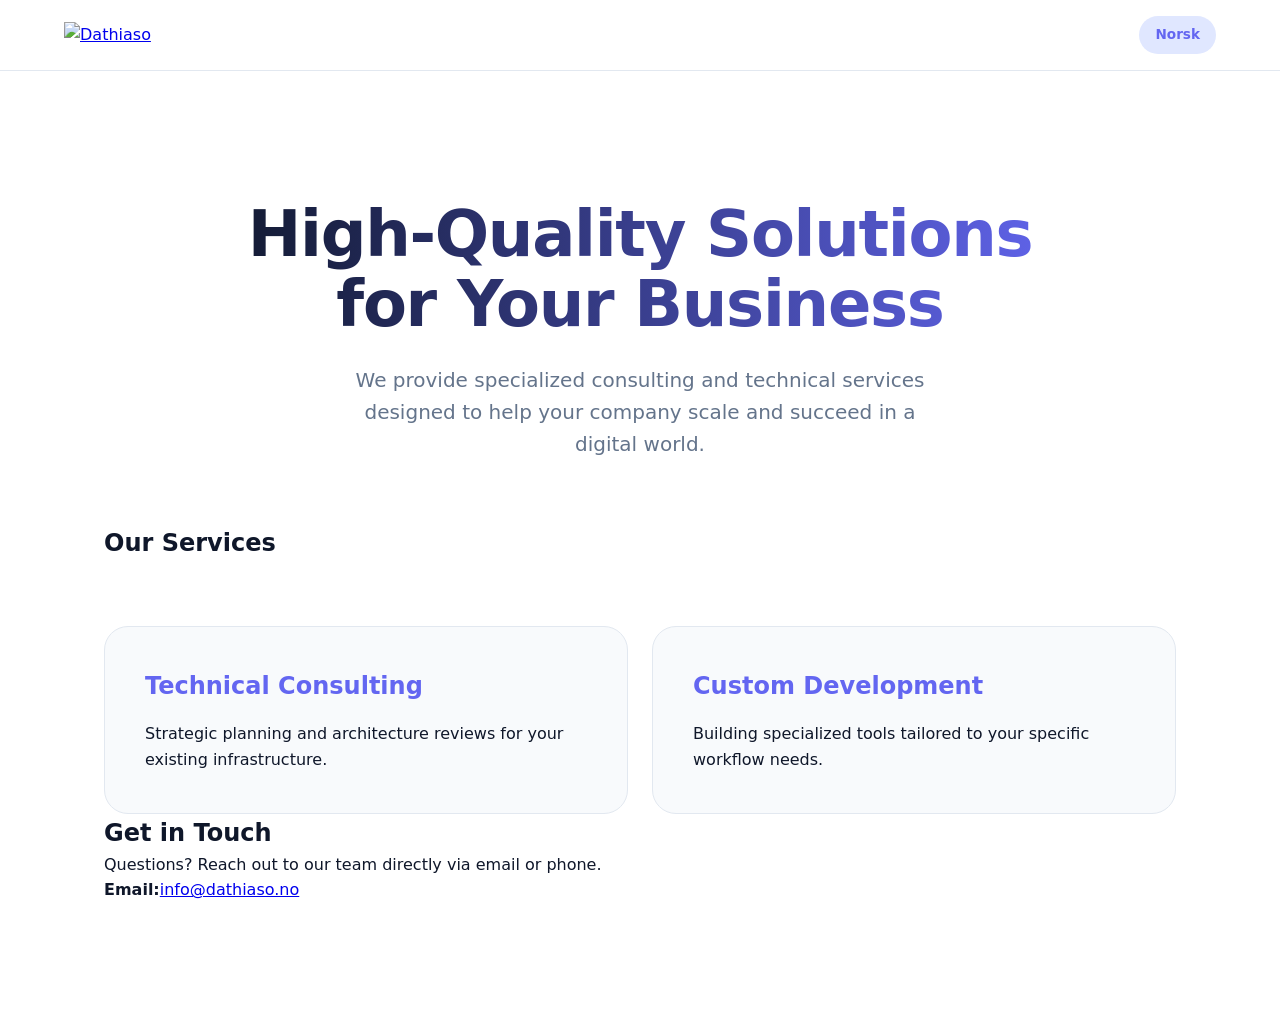
==== en/index.html @ c772e098 "Change language switch link from English to Norsk" ====
<!DOCTYPE html>
<html lang="en">
<head>
    <meta charset="UTF-8">
    <meta name="viewport" content="width=device-width, initial-scale=1.0">
    <title>Our Company | Services</title>
    <link rel="stylesheet" href="../style.css">
    <link rel="alternate" hreflang="no" href="https://www.dathiaso.no/no/" />
    <link rel="alternate" hreflang="en" href="https://www.dathiaso.no/en/" />
</head>
<body>

<header>
    <a href="/" class="logo-link">
        <img src="../assets/dathiaso-logo.svg" alt="Dathiaso" class="logo-img">
    </a>
    <a href="/no/" class="lang-switch">Norsk</a>
</header>

<div class="container">
    <section class="hero">
        <h1>High-Quality Solutions for Your Business</h1>
        <p>We provide specialized consulting and technical services designed to help your company scale and succeed in a digital world.</p>
    </section>

    <h2>Our Services</h2>
    <div class="services-grid">
        <div class="service-card">
            <h3>Technical Consulting</h3>
            <p>Strategic planning and architecture reviews for your existing infrastructure.</p>
        </div>
        <div class="service-card">
            <h3>Custom Development</h3>
            <p>Building specialized tools tailored to your specific workflow needs.</p>
        </div>
    </div>

    <section class="contact-box">
        <h2>Get in Touch</h2>
        <p>Questions? Reach out to our team directly via email or phone.</p>
        <p><strong>Email:</strong><a href="mailto:info@dathiaso.no" class="contact-link">info@dathiaso.no</a></p>
    </section>
</div>

</body>
</html>
---- style.css ----
/* 2026 Modern Design Variables */
:root {
    --bg: #ffffff;
    --accent: #6366f1; /* Indigo */
    --accent-soft: #e0e7ff;
    --text-main: #0f172a;
    --text-muted: #64748b;
    --glass: rgba(255, 255, 255, 0.7);
    --card-bg: #f8fafc;
    --border: #e2e8f0;
}

* { box-sizing: border-box; margin: 0; padding: 0; }

body {
    font-family: 'Inter', system-ui, -apple-system, sans-serif;
    background-color: var(--bg);
    color: var(--text-main);
    line-height: 1.6;
    overflow-x: hidden;
}

/* Glassmorphism Header */
header {
    position: sticky;
    top: 0;
    z-index: 100;
    background: var(--glass);
    backdrop-filter: blur(12px);
    -webkit-backdrop-filter: blur(12px);
    border-bottom: 1px solid var(--border);
    padding: 1rem 5%;
    display: flex;
    justify-content: space-between;
    align-items: center;
}

.logo-img {
    height: 40px;
    width: auto;
    transition: transform 0.3s ease;
}

.logo-img:hover { transform: scale(1.05); }

.lang-switch {
    text-decoration: none;
    font-weight: 600;
    color: var(--accent);
    padding: 0.5rem 1rem;
    border-radius: 99px;
    background: var(--accent-soft);
    font-size: 0.85rem;
    transition: all 0.3s ease;
}

.lang-switch:hover { background: var(--accent); color: white; }

/* Hero Section */
.hero {
    padding: 8rem 5% 4rem;
    text-align: center;
    max-width: 1000px;
    margin: 0 auto;
}

.hero h1 {
    font-size: clamp(2.5rem, 8vw, 4rem);
    font-weight: 800;
    letter-spacing: -0.02em;
    line-height: 1.1;
    margin-bottom: 1.5rem;
    background: linear-gradient(to right, #0f172a, #6366f1);
    -webkit-background-clip: text;
    -webkit-text-fill-color: transparent;
}

.hero p {
    font-size: 1.25rem;
    color: var(--text-muted);
    max-width: 600px;
    margin: 0 auto;
}

/* Modern Bento-Style Grid */
.container { padding: 0 5% 8rem; max-width: 1200px; margin: 0 auto; }

.services-grid {
    display: grid;
    grid-template-columns: repeat(auto-fit, minmax(320px, 1fr));
    gap: 1.5rem;
    margin-top: 4rem;
}

.service-card {
    background: var(--card-bg);
    border: 1px solid var(--border);
    padding: 2.5rem;
    border-radius: 24px;
    transition: all 0.4s cubic-bezier(0.175, 0.885, 0.32, 1.275);
}

.service-card:hover {
    background: white;
    transform: translateY(-8px);
    box-shadow: 0 20px 40px rgba(0,0,0,0.05);
    border-color: var(--accent);
}

.service-card h3 {
    font-size: 1.5rem;
    margin-bottom: 1rem;
    color: var(--accent);
}

/* Minimalist Contact Section */
.contact-section {
    background: var(--text-main);
    color: white;
    padding: 5rem 5%;
    border-radius: 40px;
    text-align: center;
    margin-top: 4rem;
}

.contact-section h2 { font-size: 2.5rem; margin-bottom: 2rem; }

.contact-details {
    display: flex;
    justify-content: center; /* Centers the email horizontally */
    align-items: center;
    gap: 0; /* No gap needed for a single item */
    flex-direction: column;
}

.contact-item {
    text-align: center;
}

<svg width="400" height="150" viewBox="0 0 400 150" xmlns="http://www.w3.org/2000/svg">
  <defs>
    <linearGradient id="textGrad" x1="0%" y1="0%" x2="100%" y2="0%">
      <stop offset="0%" stop-color="#1A6FE8"/>
      <stop offset="100%" stop-color="#60A5FA"/>
    </linearGradient>
  </defs>

  <rect width="400" height="150" fill="#ffffff"/>

  <!-- All caps, mixed bold/light alternating letters for creativity -->
  <text x="200" y="95" text-anchor="middle" font-family="Georgia, 'Times New Roman', serif" font-size="0" fill="url(#textGrad)">

    <!-- D - bold -->
    <tspan font-size="52" font-weight="700" fill="#1A6FE8">D</tspan>
    <!-- A - light -->
    <tspan font-size="52" font-weight="300" fill="#60A5FA">A</tspan>
    <!-- T - bold -->
    <tspan font-size="52" font-weight="700" fill="#1A6FE8">T</tspan>
    <!-- H - light -->
    <tspan font-size="52" font-weight="300" fill="#60A5FA">H</tspan>
    <!-- I - bold -->
    <tspan font-size="52" font-weight="700" fill="#1A6FE8">I</tspan>
    <!-- A - light -->
    <tspan font-size="52" font-weight="300" fill="#60A5FA">A</tspan>
    <!-- S - bold -->
    <tspan font-size="52" font-weight="700" fill="#1A6FE8">S</tspan>
    <!-- O - light -->
    <tspan font-size="52" font-weight="300" fill="#60A5FA">O</tspan>
  </text>

  <!-- Thin underline accent -->
  <line x1="42" y1="110" x2="358" y2="110" stroke="#93C5FD" stroke-width="1.5" stroke-linecap="round"/>
</svg>

footer {
    padding: 4rem 5%;
    text-align: center;
    font-size: 0.9rem;
    color: var(--text-muted);
}
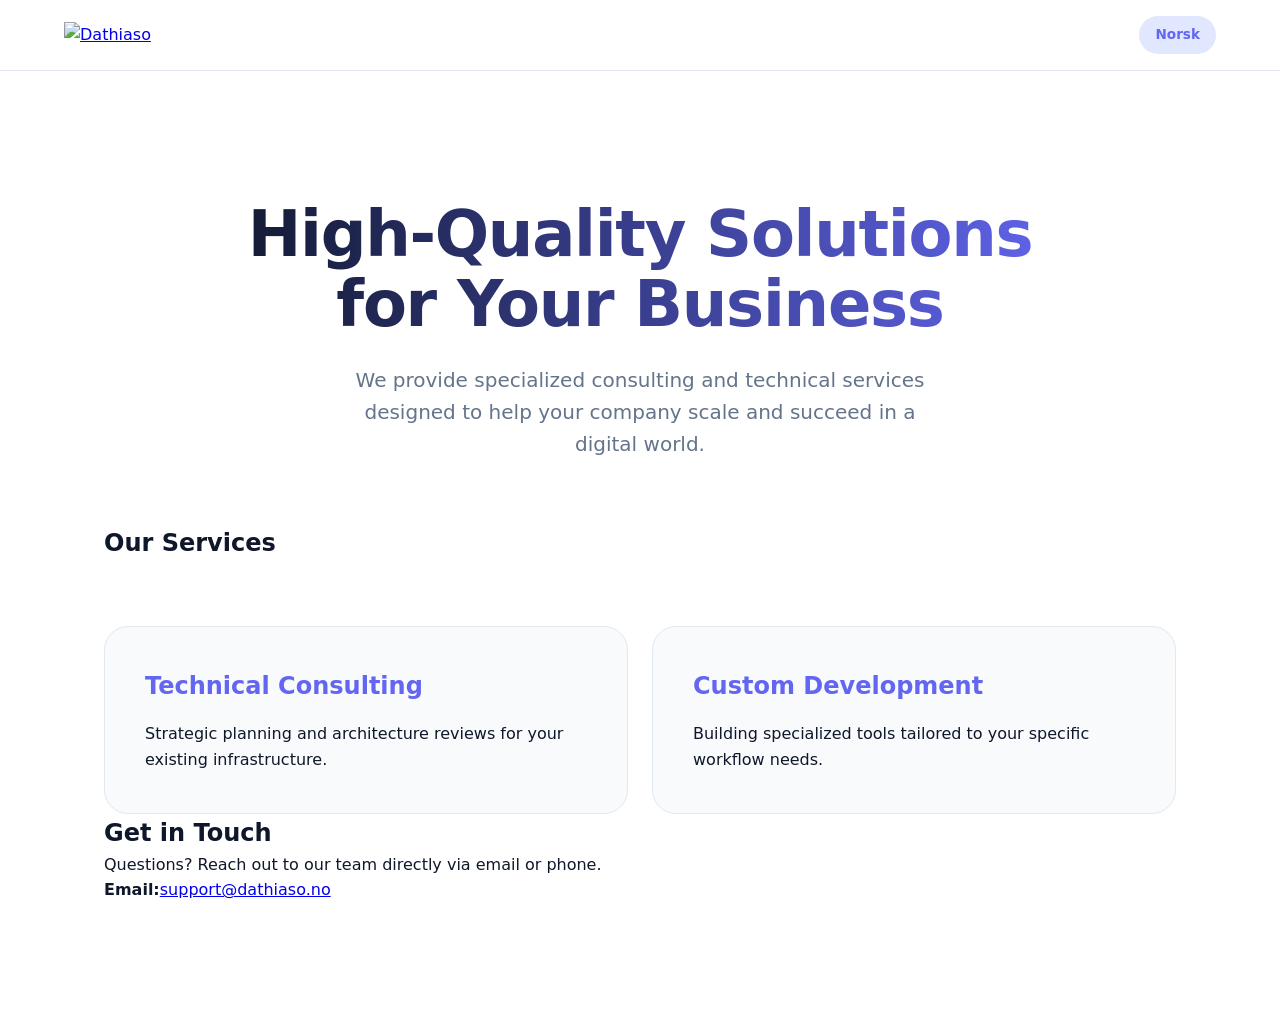
==== commit fbacd004: "Update contact email from info to support" ====
--- a/en/index.html
+++ b/en/index.html
@@ -38,7 +38,7 @@
     <section class="contact-box">
         <h2>Get in Touch</h2>
         <p>Questions? Reach out to our team directly via email or phone.</p>
-        <p><strong>Email:</strong><a href="mailto:info@dathiaso.no" class="contact-link">info@dathiaso.no</a></p>
+        <p><strong>Email:</strong><a href="mailto:support@dathiaso.no" class="contact-link">support@dathiaso.no</a></p>
     </section>
 </div>
 
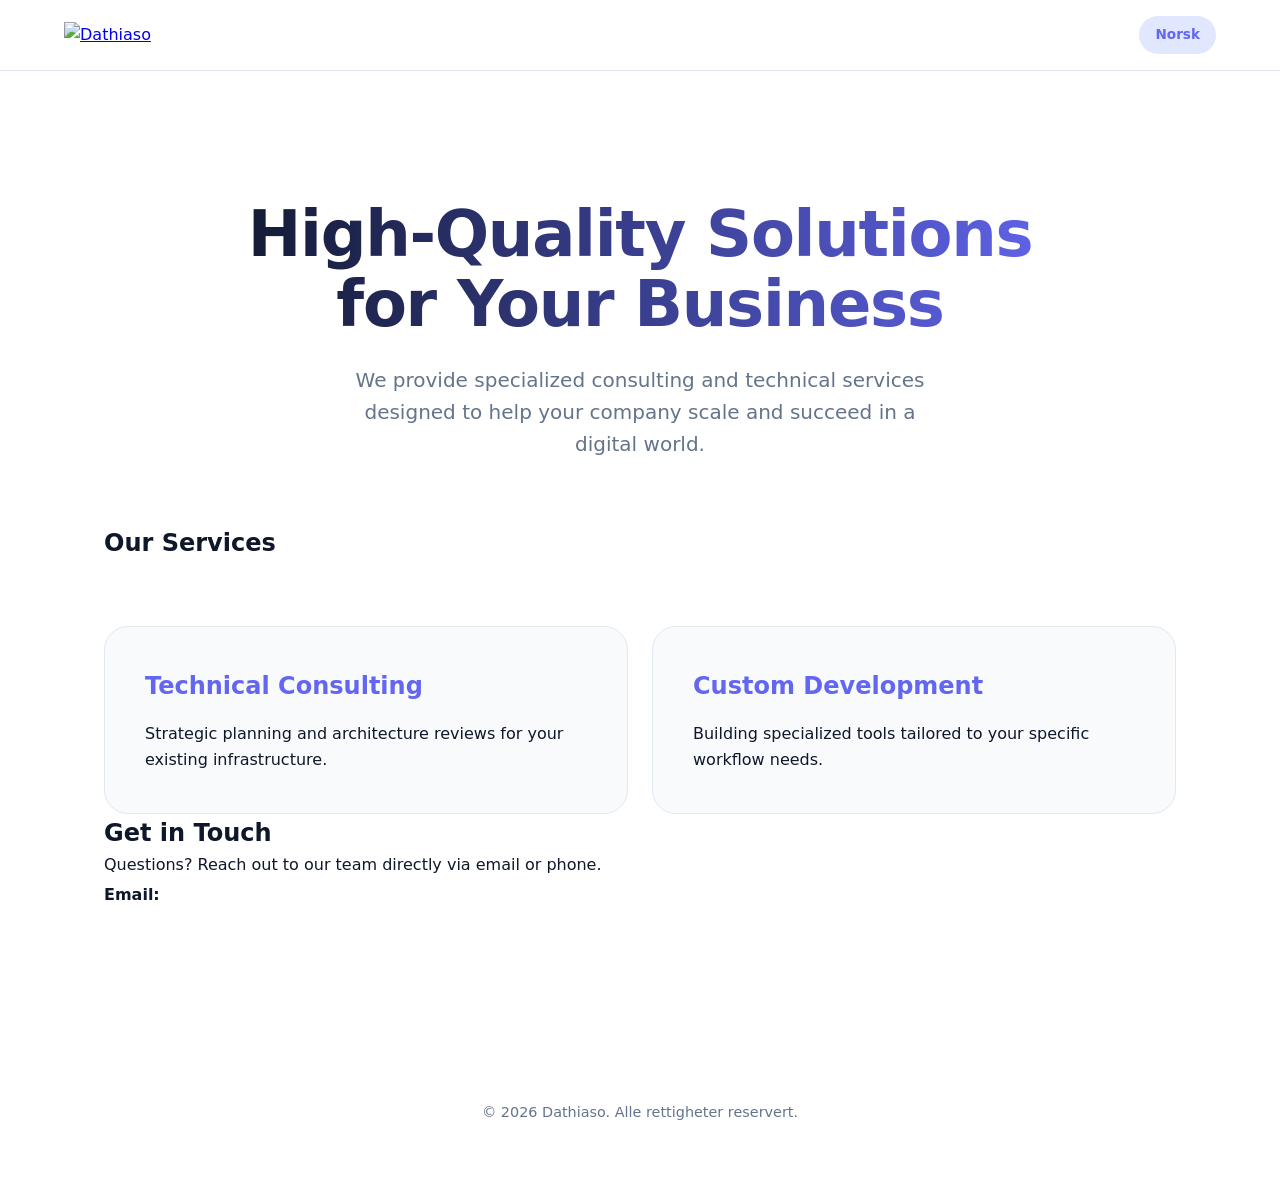
==== commit a3b485a0: "Add footer with copyright information" ====
--- a/en/index.html
+++ b/en/index.html
@@ -43,4 +43,8 @@
 </div>
 
 </body>
+
+<footer>
+    &copy; 2026 Dathiaso. Alle rettigheter reservert.
+</footer>
 </html>
--- a/style.css
+++ b/style.css
@@ -127,9 +127,8 @@
 
 .contact-details {
     display: flex;
-    justify-content: center; /* Centers the email horizontally */
+    justify-content: center;
     align-items: center;
-    gap: 0; /* No gap needed for a single item */
     flex-direction: column;
 }
 
@@ -137,40 +136,17 @@
     text-align: center;
 }
 
-<svg width="400" height="150" viewBox="0 0 400 150" xmlns="http://www.w3.org/2000/svg">
-  <defs>
-    <linearGradient id="textGrad" x1="0%" y1="0%" x2="100%" y2="0%">
-      <stop offset="0%" stop-color="#1A6FE8"/>
-      <stop offset="100%" stop-color="#60A5FA"/>
-    </linearGradient>
-  </defs>
+.contact-link {
+    color: white;
+    text-decoration: none;
+    font-weight: 600;
+    font-size: 1.25rem;
+    transition: color 0.2s ease;
+}
 
-  <rect width="400" height="150" fill="#ffffff"/>
-
-  <!-- All caps, mixed bold/light alternating letters for creativity -->
-  <text x="200" y="95" text-anchor="middle" font-family="Georgia, 'Times New Roman', serif" font-size="0" fill="url(#textGrad)">
-
-    <!-- D - bold -->
-    <tspan font-size="52" font-weight="700" fill="#1A6FE8">D</tspan>
-    <!-- A - light -->
-    <tspan font-size="52" font-weight="300" fill="#60A5FA">A</tspan>
-    <!-- T - bold -->
-    <tspan font-size="52" font-weight="700" fill="#1A6FE8">T</tspan>
-    <!-- H - light -->
-    <tspan font-size="52" font-weight="300" fill="#60A5FA">H</tspan>
-    <!-- I - bold -->
-    <tspan font-size="52" font-weight="700" fill="#1A6FE8">I</tspan>
-    <!-- A - light -->
-    <tspan font-size="52" font-weight="300" fill="#60A5FA">A</tspan>
-    <!-- S - bold -->
-    <tspan font-size="52" font-weight="700" fill="#1A6FE8">S</tspan>
-    <!-- O - light -->
-    <tspan font-size="52" font-weight="300" fill="#60A5FA">O</tspan>
-  </text>
-
-  <!-- Thin underline accent -->
-  <line x1="42" y1="110" x2="358" y2="110" stroke="#93C5FD" stroke-width="1.5" stroke-linecap="round"/>
-</svg>
+.contact-link:hover {
+    color: var(--accent);
+}
 
 footer {
     padding: 4rem 5%;
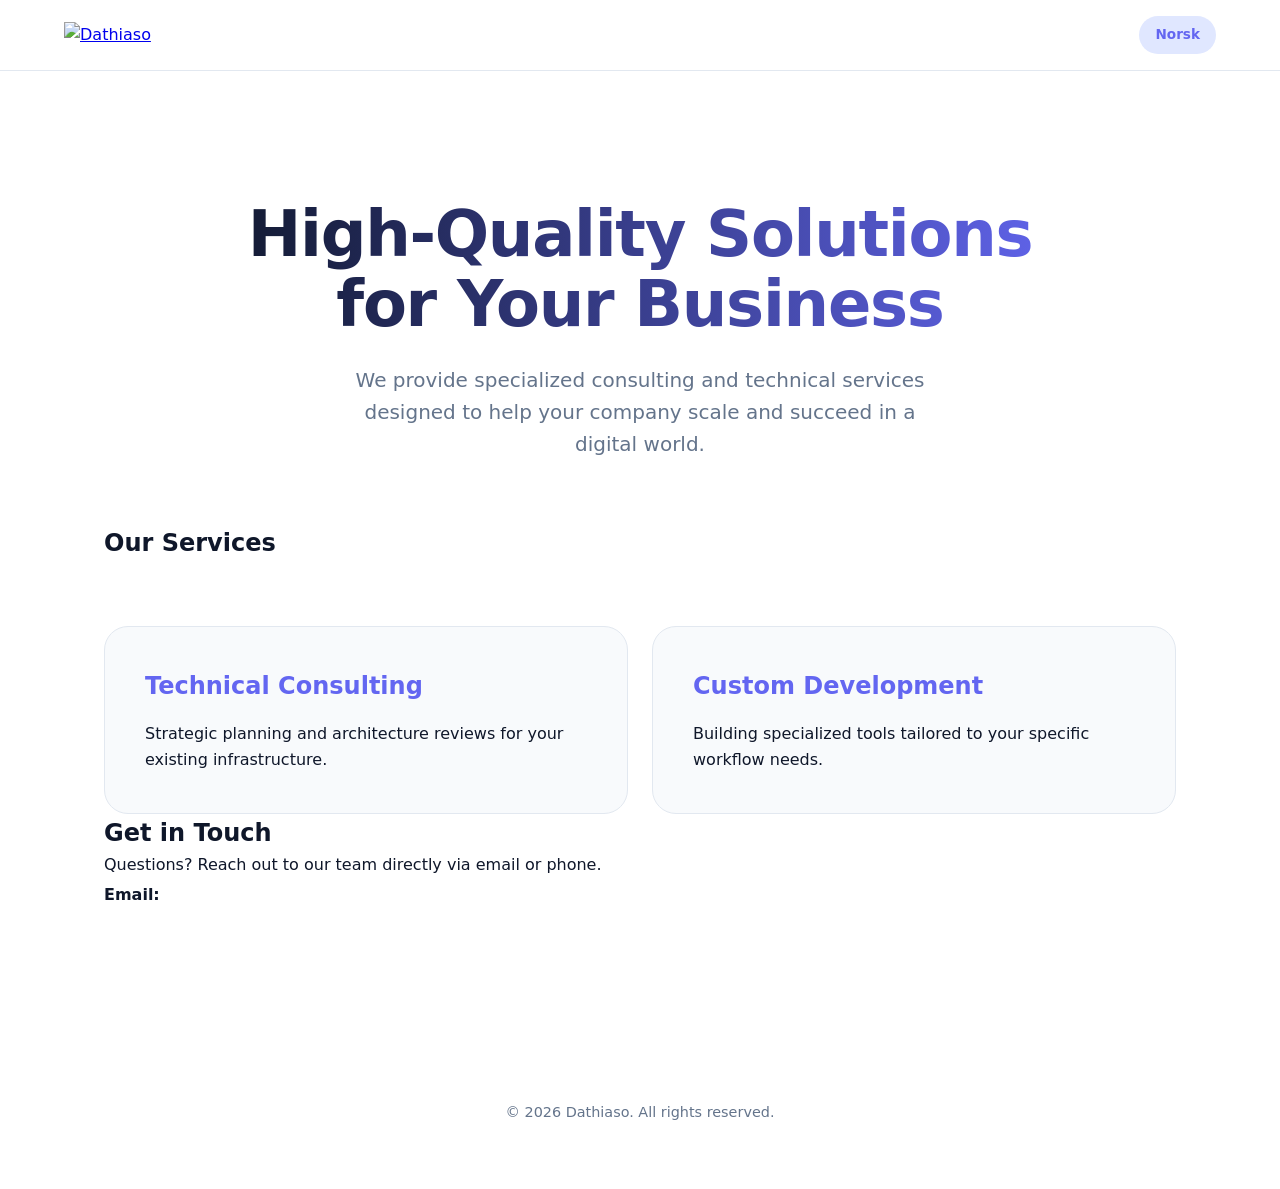
==== commit 49ad6580: "Correct footer text for copyright notice" ====
--- a/en/index.html
+++ b/en/index.html
@@ -45,6 +45,6 @@
 </body>
 
 <footer>
-    &copy; 2026 Dathiaso. Alle rettigheter reservert.
+    &copy; 2026 Dathiaso. All rights reserved.
 </footer>
 </html>
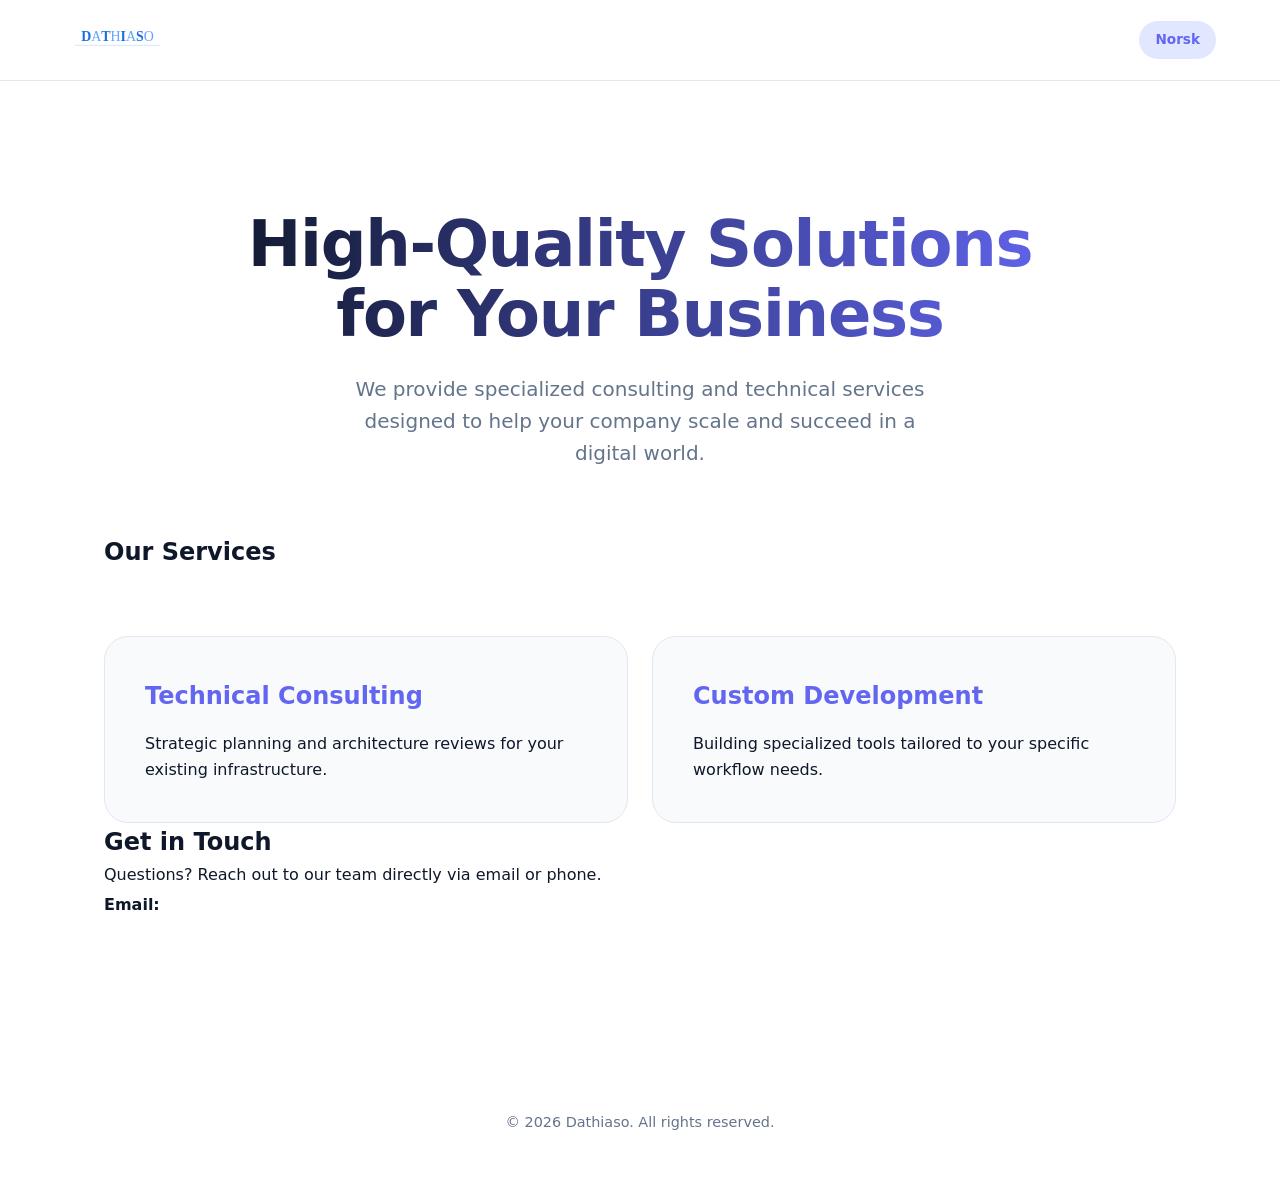
==== commit a65dd196: "Update index.html" ====
--- a/en/index.html
+++ b/en/index.html
@@ -12,7 +12,7 @@
 
 <header>
     <a href="/" class="logo-link">
-        <img src="../assets/dathiaso-logo.svg" alt="Dathiaso" class="logo-img">
+        <img src="../assets/dathiaso_logo.svg" alt="Dathiaso" class="logo-img">
     </a>
     <a href="/no/" class="lang-switch">Norsk</a>
 </header>
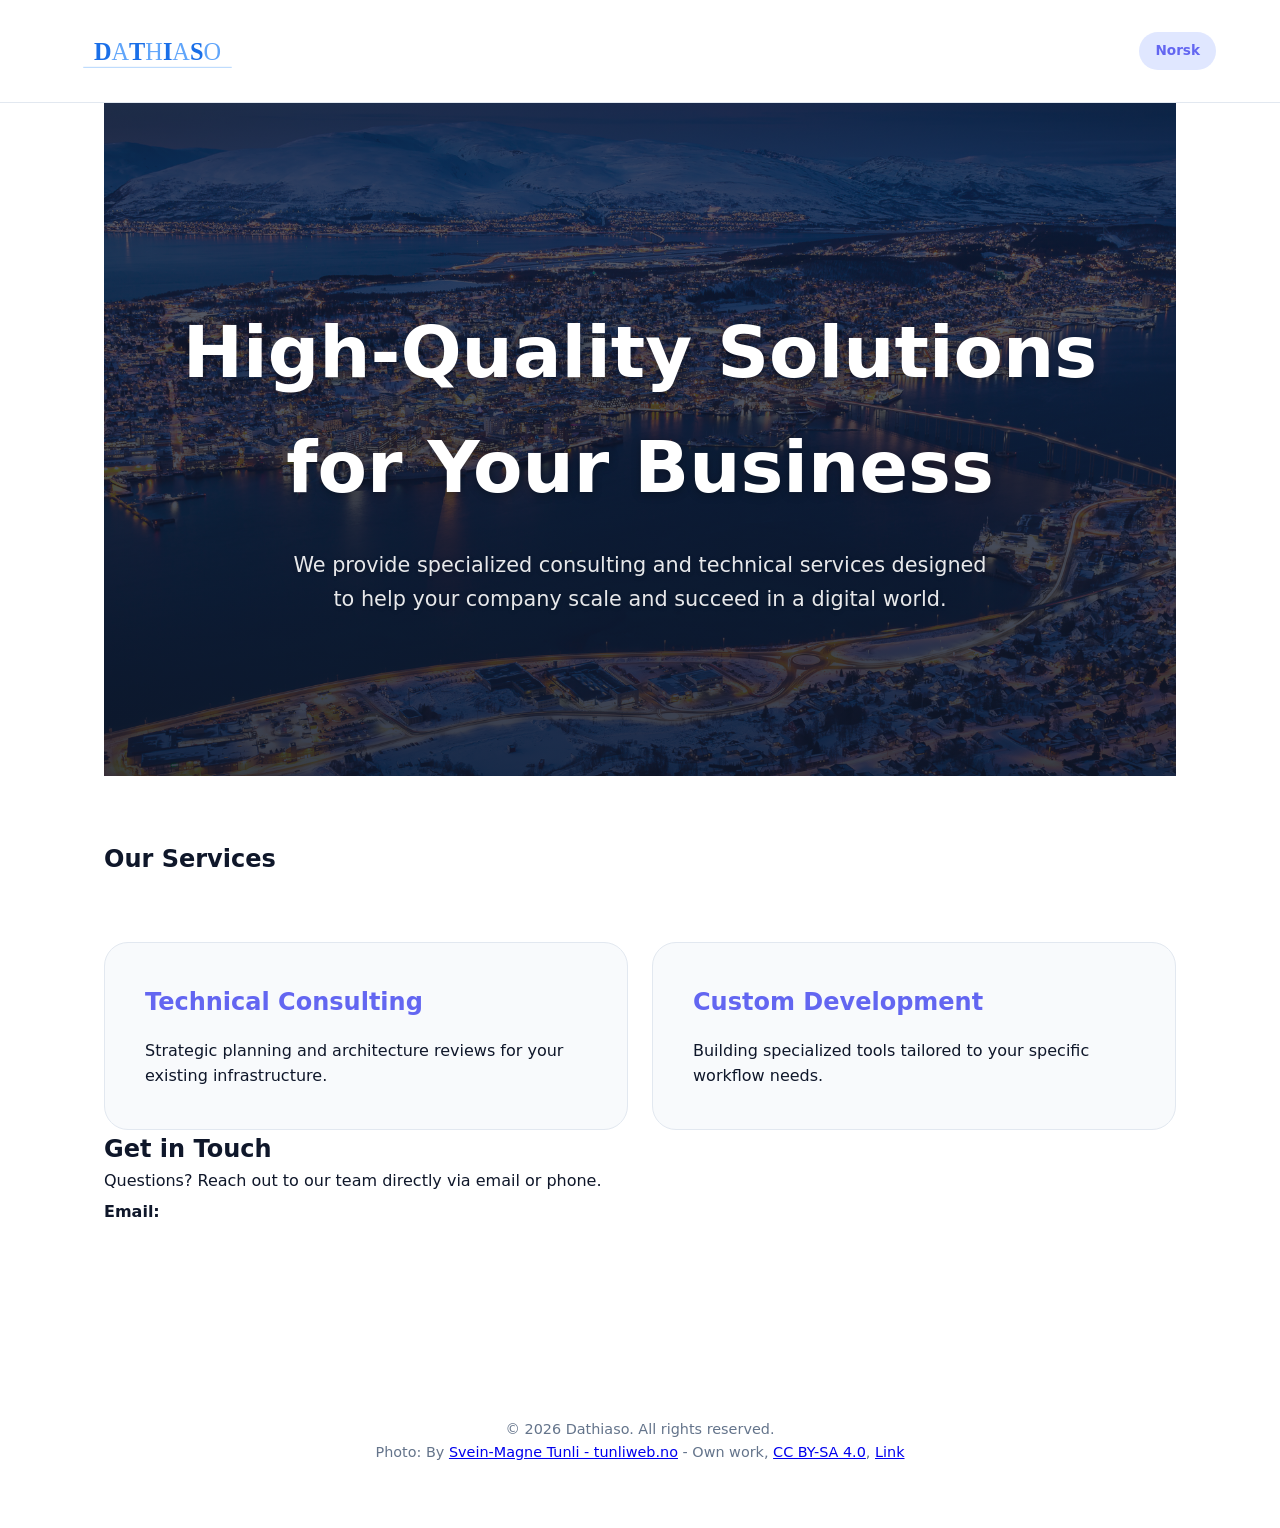
==== commit 16a68898: "Update footer with copyright and attribution details Added attribution and wrapped copyright notice " ====
--- a/en/index.html
+++ b/en/index.html
@@ -45,6 +45,9 @@
 </body>
 
 <footer>
-    &copy; 2026 Dathiaso. All rights reserved.
+    <p>&copy; 2026 Dathiaso. All rights reserved.</p>
+    <div class="attribution">
+        Photo: By <a href="//commons.wikimedia.org/wiki/User:Smtunli" class="mw-redirect" title="User:Smtunli">Svein-Magne Tunli - tunliweb.no</a> - <span class="int-own-work" lang="en">Own work</span>, <a href="https://creativecommons.org/licenses/by-sa/4.0" title="Creative Commons Attribution-Share Alike 4.0">CC BY-SA 4.0</a>, <a href="https://commons.wikimedia.org/w/index.php?curid=56130460">Link</a>
+    </div>
 </footer>
 </html>
--- a/style.css
+++ b/style.css
@@ -36,12 +36,21 @@
 }
 
 .logo-img {
-    height: 40px;
+    /* Changed from 40px to 70px */
+    height: 70px; 
     width: auto;
+    display: block;
     transition: transform 0.3s ease;
 }
 
-.logo-img:hover { transform: scale(1.05); }
+/* Pro Tip: If the logo feels TOO big on a small phone, 
+   add this to keep it balanced for mobile users: 
+*/
+@media (max-width: 600px) {
+    .logo-img {
+        height: 50px; 
+    }
+}
 
 .lang-switch {
     text-decoration: none;
@@ -56,30 +65,41 @@
 
 .lang-switch:hover { background: var(--accent); color: white; }
 
-/* Hero Section */
+/* Updated Hero with Background Image */
 .hero {
-    padding: 8rem 5% 4rem;
+    position: relative;
+    padding: 12rem 5% 10rem; /* Increased padding for more "drama" */
     text-align: center;
-    max-width: 1000px;
-    margin: 0 auto;
+    
+    /* This adds a dark tint over the image so your text is readable */
+    background: linear-gradient(rgba(15, 23, 42, 0.65), rgba(15, 23, 42, 0.85)), 
+                url('../assets/tromso-bg.jpg');
+    
+    background-size: cover;
+    background-position: center;
+    background-attachment: fixed; /* This creates a subtle parallax scroll effect */
+    
+    color: white; /* Force text to white for the dark background */
+    margin-bottom: 4rem;
 }
 
+/* Update Hero Text for Dark Background */
 .hero h1 {
-    font-size: clamp(2.5rem, 8vw, 4rem);
+    font-size: clamp(2.5rem, 8vw, 4.5rem);
     font-weight: 800;
-    letter-spacing: -0.02em;
-    line-height: 1.1;
     margin-bottom: 1.5rem;
-    background: linear-gradient(to right, #0f172a, #6366f1);
-    -webkit-background-clip: text;
-    -webkit-text-fill-color: transparent;
+    color: white; /* Overriding the previous indigo gradient for better contrast */
+    background: none;
+    -webkit-text-fill-color: initial;
+    text-shadow: 0 2px 10px rgba(0,0,0,0.3);
 }
 
 .hero p {
-    font-size: 1.25rem;
-    color: var(--text-muted);
-    max-width: 600px;
+    font-size: 1.3rem;
+    color: rgba(255, 255, 255, 0.9); /* Slightly transparent white */
+    max-width: 700px;
     margin: 0 auto;
+    text-shadow: 0 1px 5px rgba(0,0,0,0.2);
 }
 
 /* Modern Bento-Style Grid */
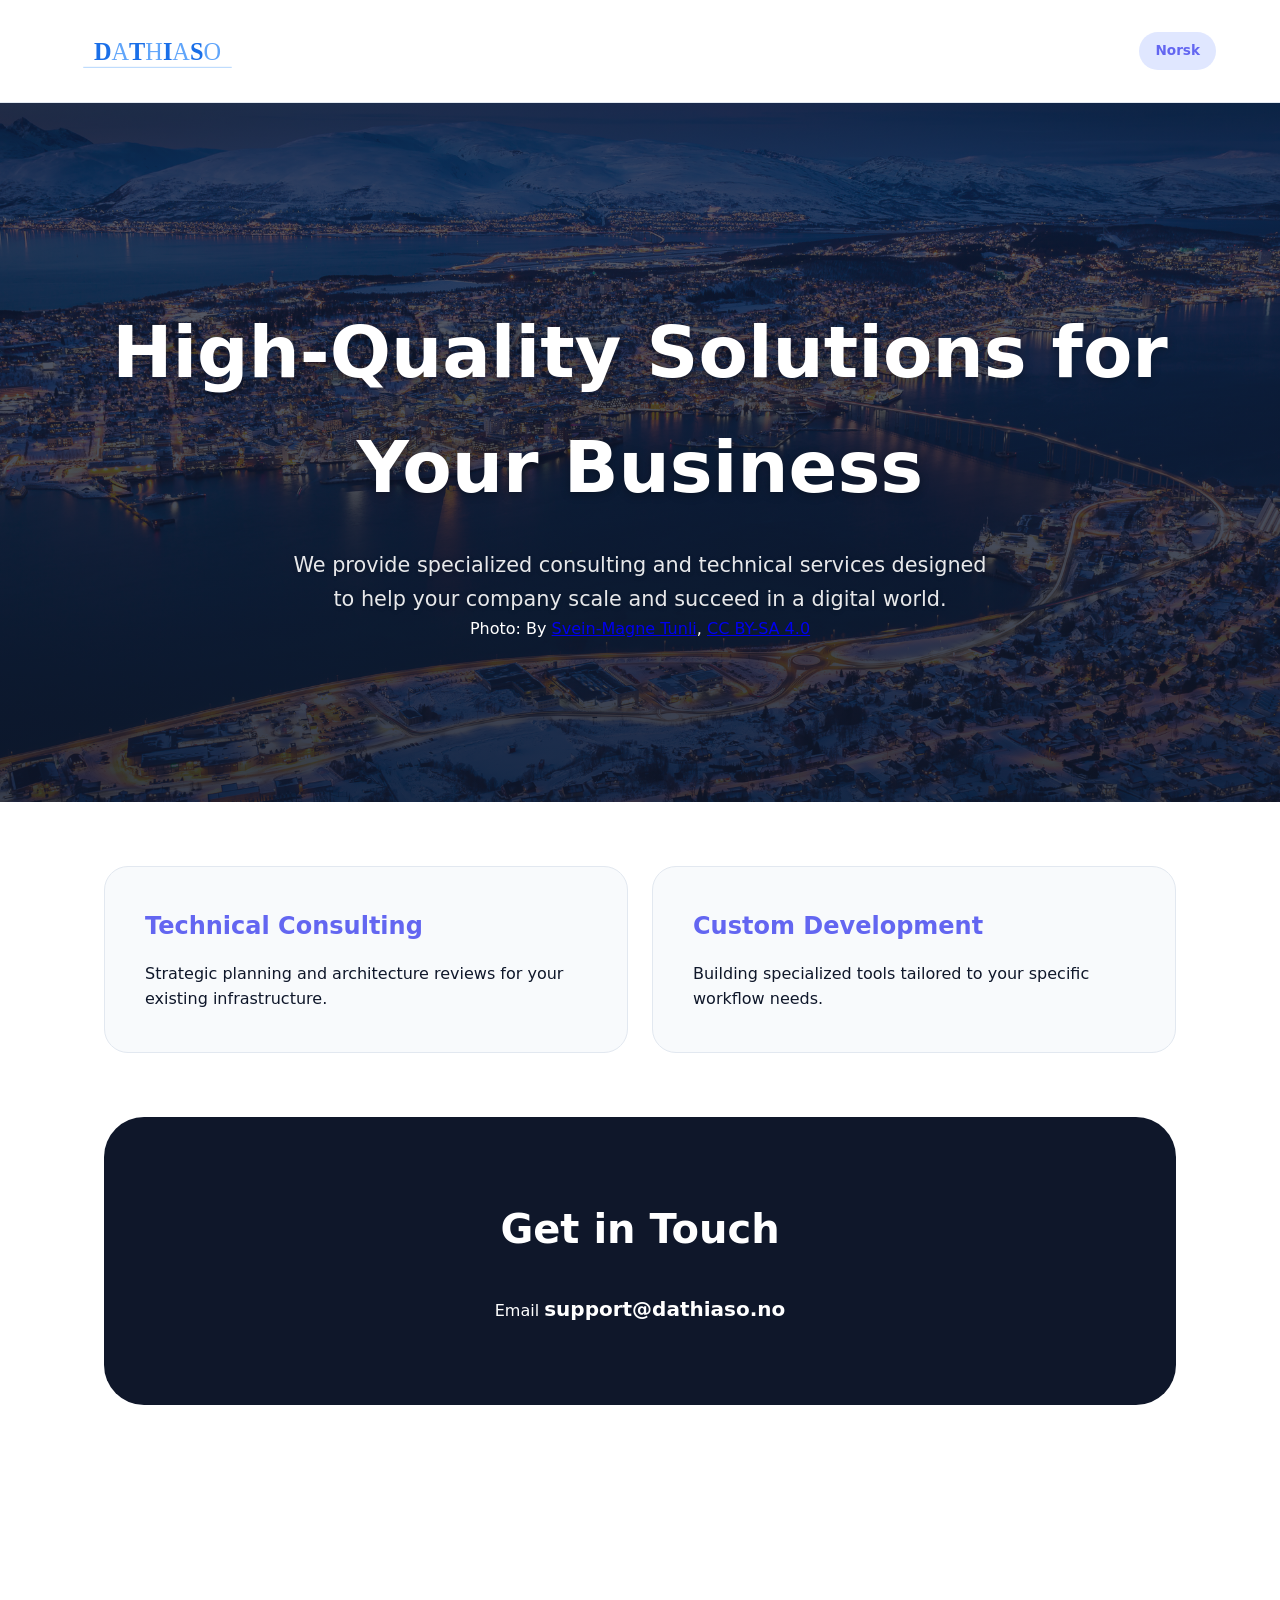
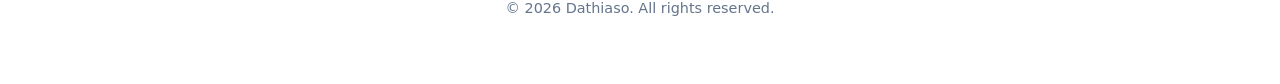
==== commit 5c0979e9: "Update index.html" ====
--- a/en/index.html
+++ b/en/index.html
@@ -3,7 +3,7 @@
 <head>
     <meta charset="UTF-8">
     <meta name="viewport" content="width=device-width, initial-scale=1.0">
-    <title>Our Company | Services</title>
+    <title>Dathiaso | English</title>
     <link rel="stylesheet" href="../style.css">
     <link rel="alternate" hreflang="no" href="https://www.dathiaso.no/no/" />
     <link rel="alternate" hreflang="en" href="https://www.dathiaso.no/en/" />
@@ -17,37 +17,43 @@
     <a href="/no/" class="lang-switch">Norsk</a>
 </header>
 
-<div class="container">
+<main>
     <section class="hero">
         <h1>High-Quality Solutions for Your Business</h1>
         <p>We provide specialized consulting and technical services designed to help your company scale and succeed in a digital world.</p>
+        
+        <div class="photo-credit">
+            Photo: By <a href="//commons.wikimedia.org/wiki/User:Smtunli">Svein-Magne Tunli</a>, <a href="https://creativecommons.org/licenses/by-sa/4.0">CC BY-SA 4.0</a>
+        </div>
     </section>
 
-    <h2>Our Services</h2>
-    <div class="services-grid">
-        <div class="service-card">
-            <h3>Technical Consulting</h3>
-            <p>Strategic planning and architecture reviews for your existing infrastructure.</p>
+    <div class="container">
+        <div class="services-grid">
+            <div class="service-card">
+                <h3>Technical Consulting</h3>
+                <p>Strategic planning and architecture reviews for your existing infrastructure.</p>
+            </div>
+            <div class="service-card">
+                <h3>Custom Development</h3>
+                <p>Building specialized tools tailored to your specific workflow needs.</p>
+            </div>
         </div>
-        <div class="service-card">
-            <h3>Custom Development</h3>
-            <p>Building specialized tools tailored to your specific workflow needs.</p>
-        </div>
+
+        <section class="contact-section">
+            <h2>Get in Touch</h2>
+            <div class="contact-details">
+                <div class="contact-item">
+                    <span>Email</span>
+                    <a href="mailto:support@dathiaso.no" class="contact-link">support@dathiaso.no</a>
+                </div>
+            </div>
+        </section>
     </div>
-
-    <section class="contact-box">
-        <h2>Get in Touch</h2>
-        <p>Questions? Reach out to our team directly via email or phone.</p>
-        <p><strong>Email:</strong><a href="mailto:support@dathiaso.no" class="contact-link">support@dathiaso.no</a></p>
-    </section>
-</div>
-
-</body>
+</main>
 
 <footer>
     <p>&copy; 2026 Dathiaso. All rights reserved.</p>
-    <div class="attribution">
-        Photo: By <a href="//commons.wikimedia.org/wiki/User:Smtunli" class="mw-redirect" title="User:Smtunli">Svein-Magne Tunli - tunliweb.no</a> - <span class="int-own-work" lang="en">Own work</span>, <a href="https://creativecommons.org/licenses/by-sa/4.0" title="Creative Commons Attribution-Share Alike 4.0">CC BY-SA 4.0</a>, <a href="https://commons.wikimedia.org/w/index.php?curid=56130460">Link</a>
-    </div>
 </footer>
+
+</body>
 </html>
--- a/style.css
+++ b/style.css
@@ -102,6 +102,15 @@
     text-shadow: 0 1px 5px rgba(0,0,0,0.2);
 }
 
+/* Ensure credit doesn't overlap text on small mobile screens */
+@media (max-width: 600px) {
+    .photo-credit {
+        position: static;
+        margin-top: 20px;
+        text-align: center;
+        width: 100%;
+    }
+}
 /* Modern Bento-Style Grid */
 .container { padding: 0 5% 8rem; max-width: 1200px; margin: 0 auto; }
 
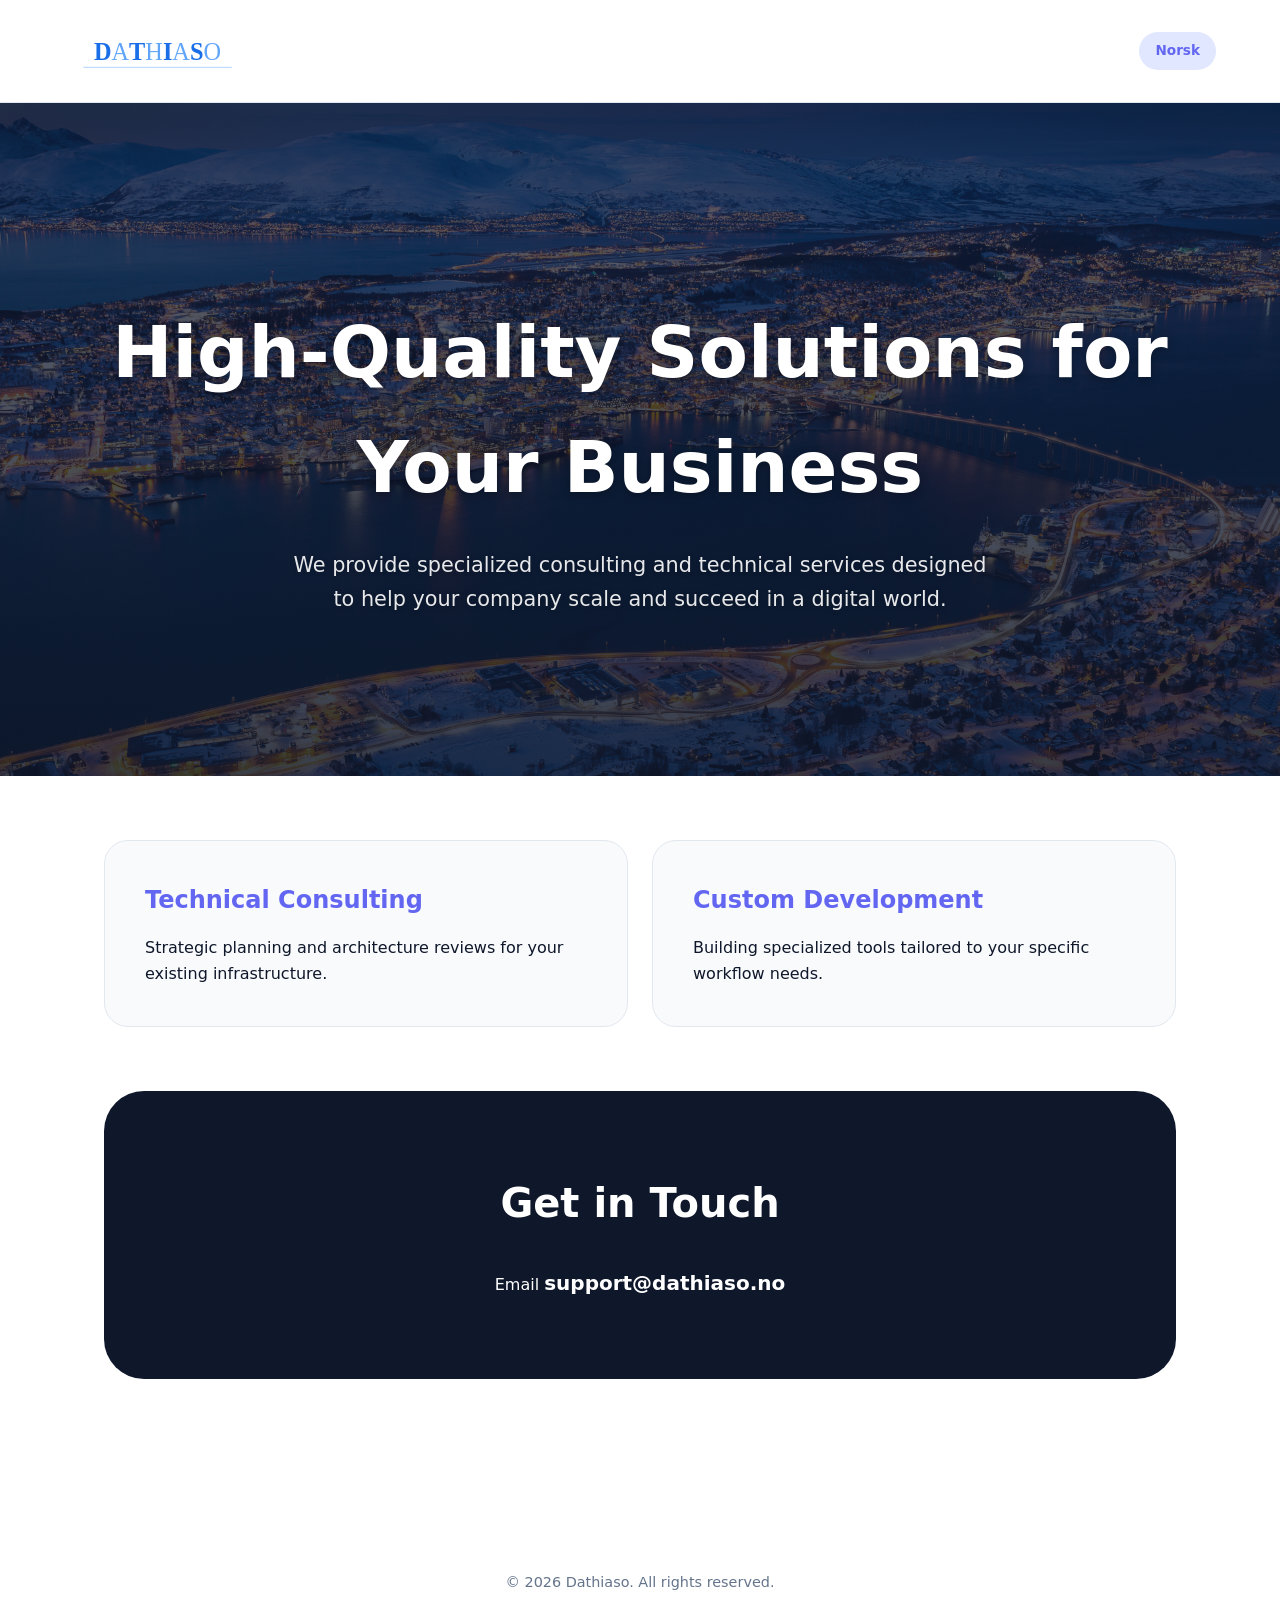
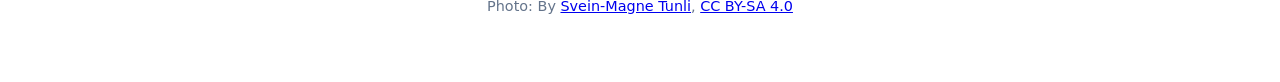
==== commit 02a0625a: "Move photo credit to footer section" ====
--- a/en/index.html
+++ b/en/index.html
@@ -22,9 +22,7 @@
         <h1>High-Quality Solutions for Your Business</h1>
         <p>We provide specialized consulting and technical services designed to help your company scale and succeed in a digital world.</p>
         
-        <div class="photo-credit">
-            Photo: By <a href="//commons.wikimedia.org/wiki/User:Smtunli">Svein-Magne Tunli</a>, <a href="https://creativecommons.org/licenses/by-sa/4.0">CC BY-SA 4.0</a>
-        </div>
+
     </section>
 
     <div class="container">
@@ -53,6 +51,9 @@
 
 <footer>
     <p>&copy; 2026 Dathiaso. All rights reserved.</p>
+            <div class="photo-credit">
+            Photo: By <a href="//commons.wikimedia.org/wiki/User:Smtunli">Svein-Magne Tunli</a>, <a href="https://creativecommons.org/licenses/by-sa/4.0">CC BY-SA 4.0</a>
+        </div>
 </footer>
 
 </body>
